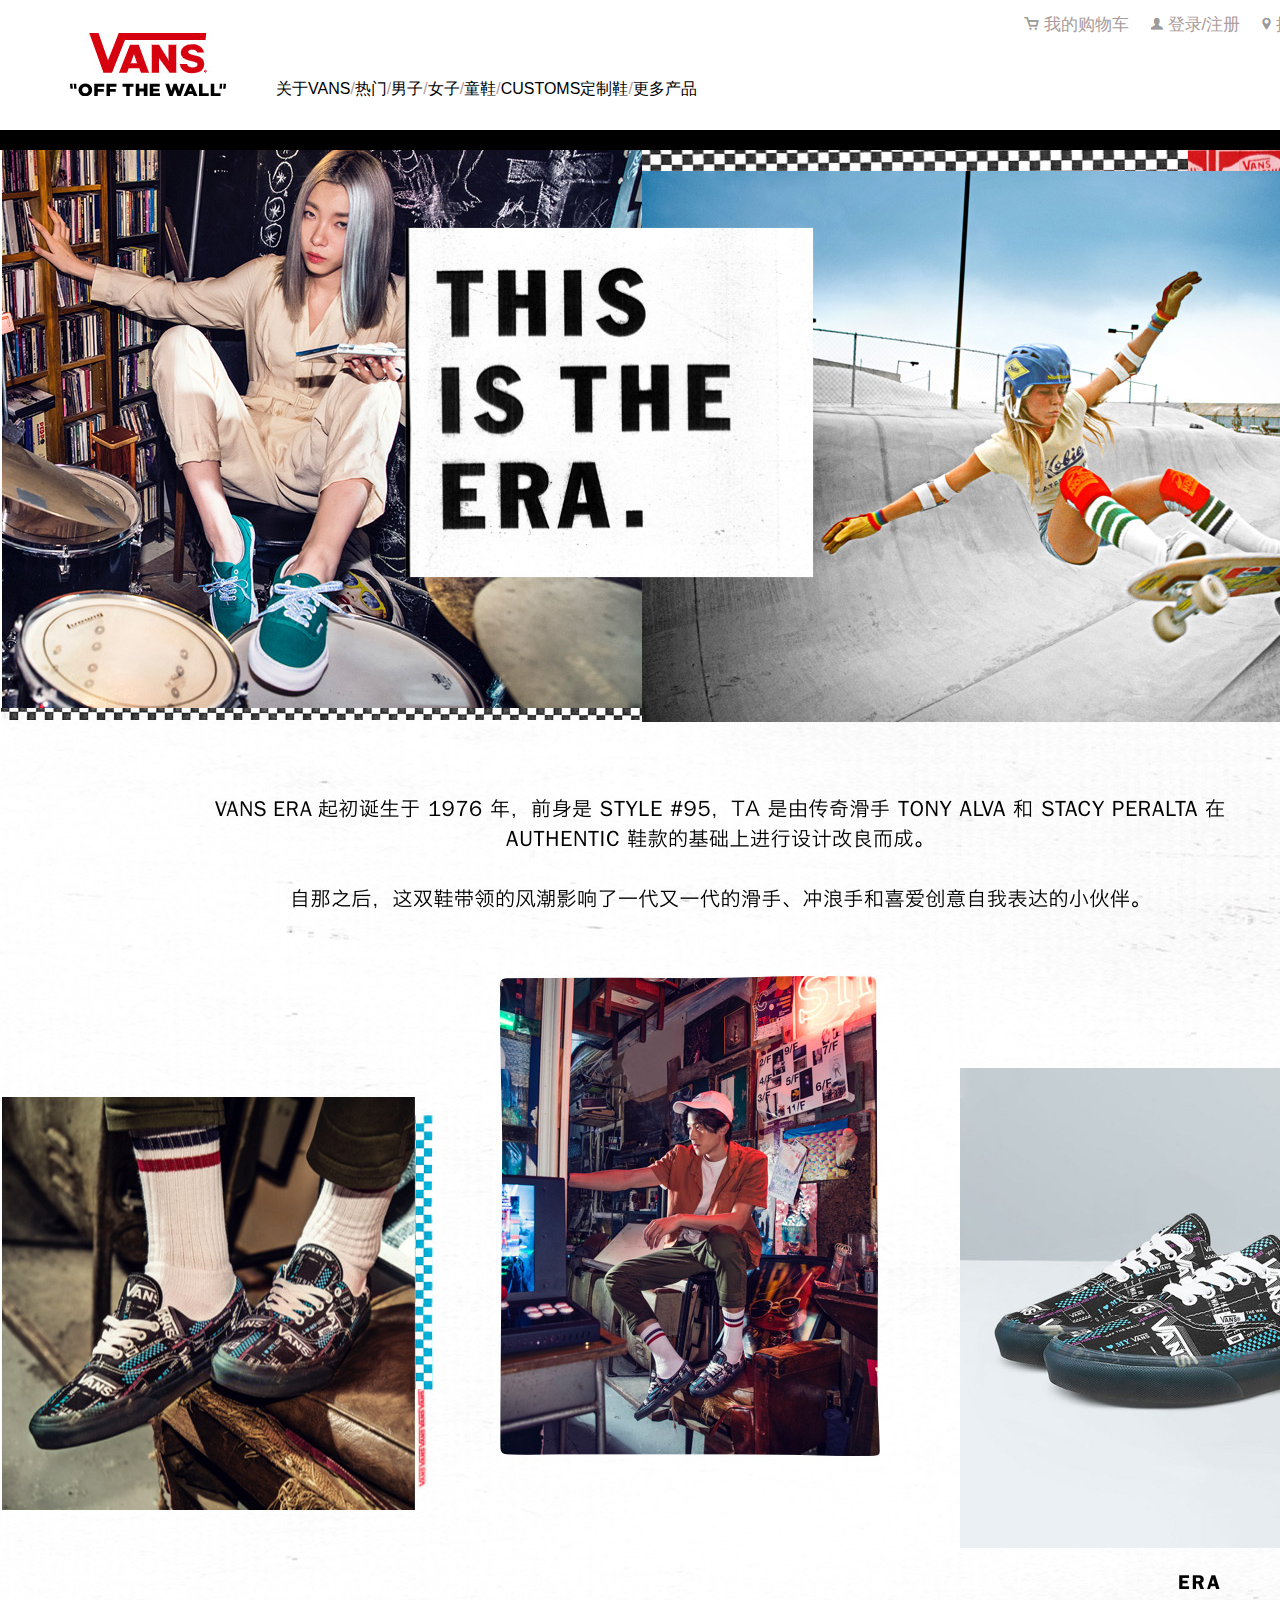
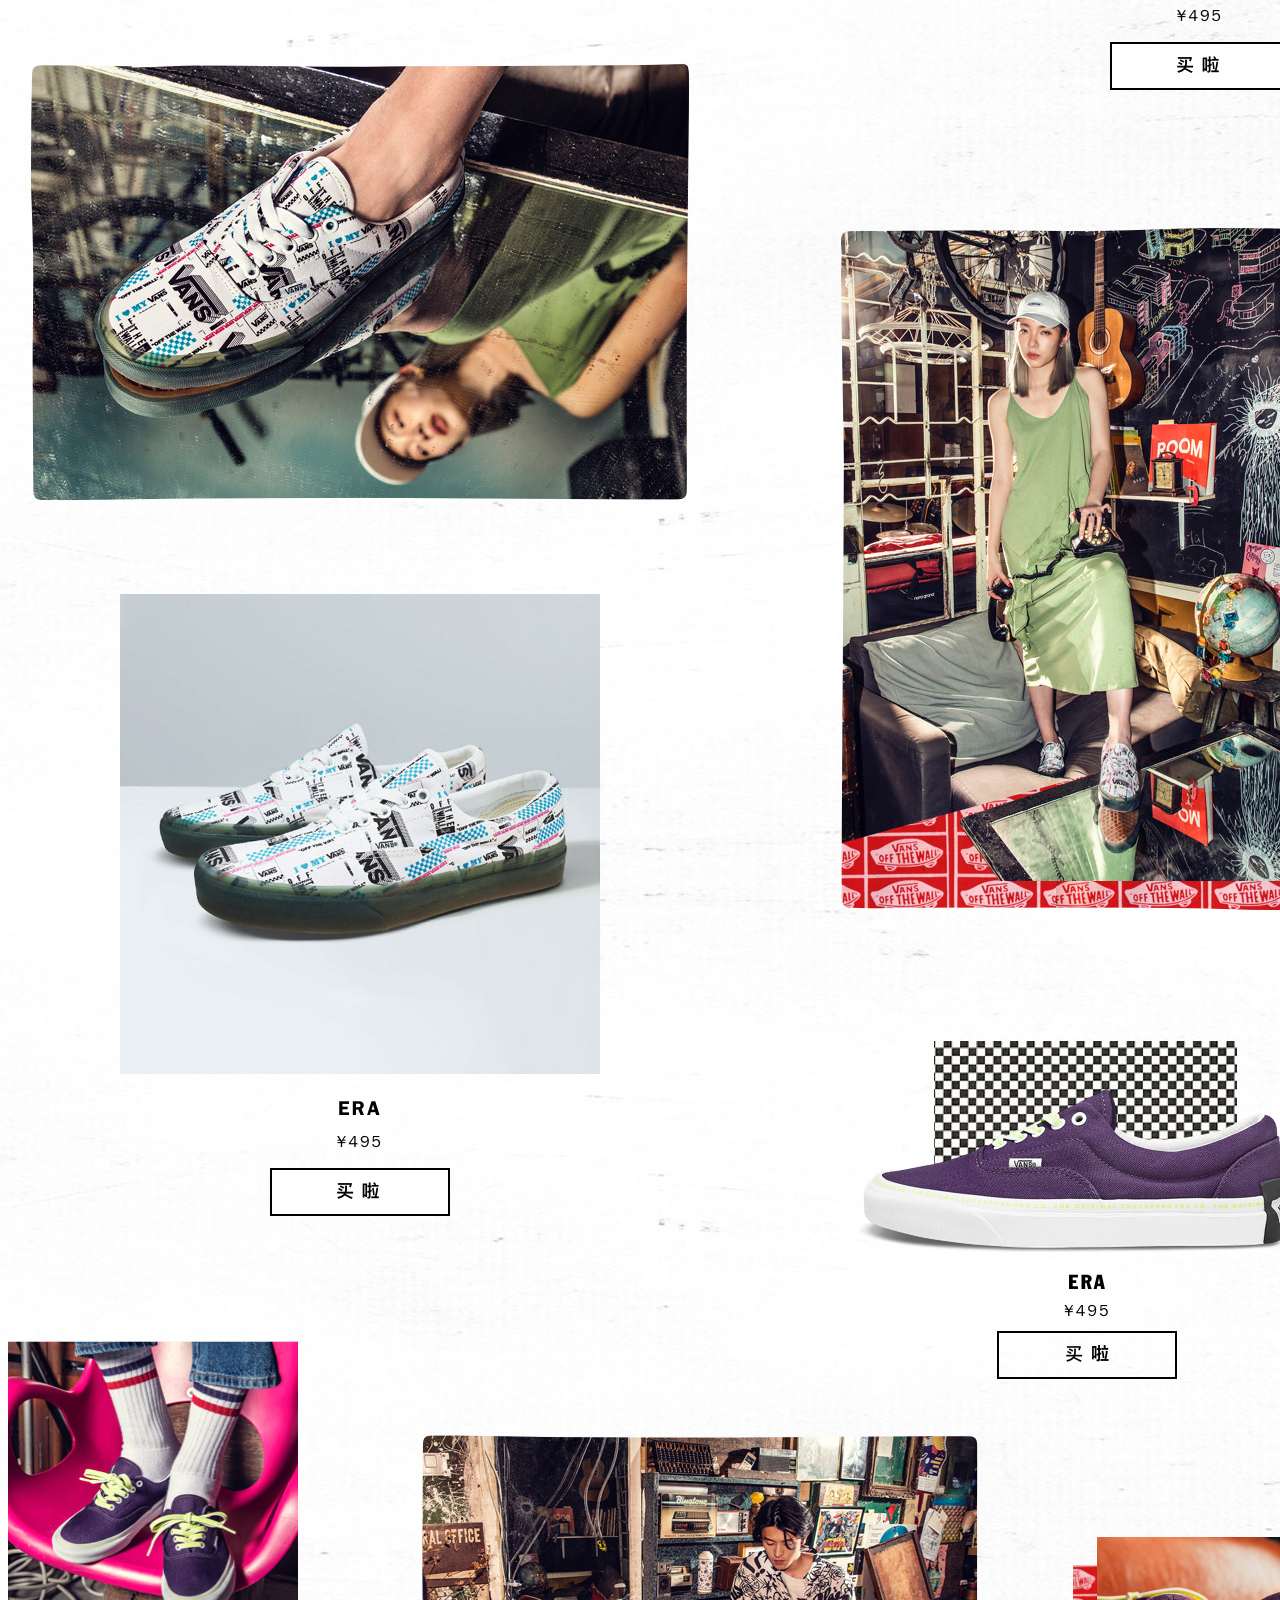
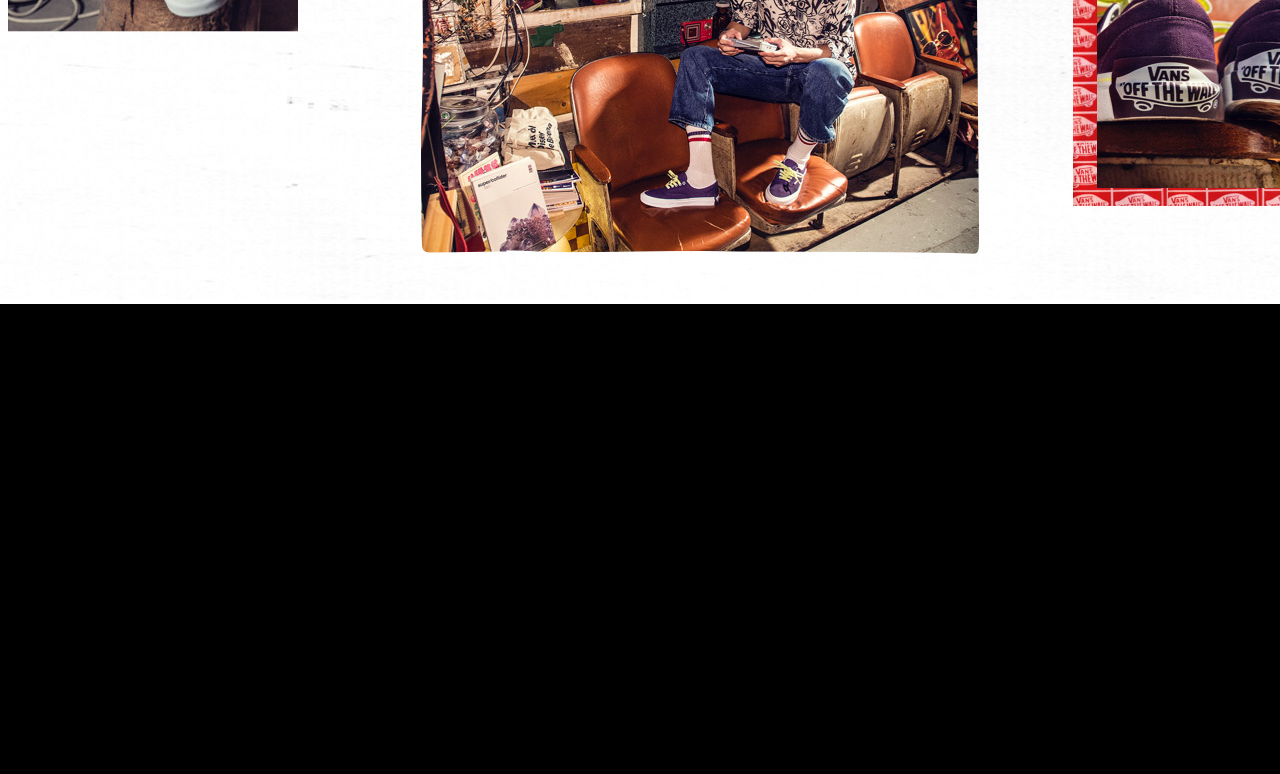
==== cn.com.vans.www/index2.html @ 9ea83f5e "demo" ====
<!DOCTYPE html>
<html lang="en">

<head>
    <meta charset="UTF-8">
    <meta name="viewport" content="width=device-width, initial-scale=1.0">
    <title>vans(仿)</title>
    <link rel="stylesheet" href="./lib/reset/reset.css">
    <link rel="stylesheet" href="./css/common.css">
    <link rel="stylesheet" href="./css/index2.css">
</head>

<body>
    <!-- 顶部 -->
    <div class="title">
        <div class="container clearfix">
            <div class="title-top">
                <div class="title-top-left">
                    <img src="./images/index2.img/vans-logo.jpg" alt="">
                </div>
                <div class="title-top-right">
                    <ul>
                        <li><a href=""><img src="./images/index2.img/gouwuche.png" alt=""> 我的购物车</a></li>
                        <li><a href=""><img src="./images/index2.img/ren.png" alt=""> 登录/注册</a></li>
                        <li><a href=""><img src="./images/index2.img/dingwei.png" alt=""> 搜索店铺</a></li>
                    </ul>
                </div>
                <div class="title-bottom-right">
                    <ul>
                        <li>关于VANS</li>
                        <i>/</i>
                        <li>热门</li>
                        <i>/</i>
                        <li>男子</li>
                        <i>/</i>
                        <li>女子</li>
                        <i>/</i>
                        <li>童鞋</li>
                        <i>/</i>
                        <li>CUSTOMS定制鞋</li>
                        <i>/</i>
                        <li>更多产品</li>
                    </ul>
                </div>
            </div>
        </div>
    </div>
    <!-- 内容 -->
    <div class="content">
        <div class="container clearfix">
            <div class="content-content">
                <i><img src="./images/index2.img/index2.one.jpg" alt=""></i>
            </div>
        </div>
    </div>
    <!-- 底部 -->
    <div class="bottom">
        <div class="container clearfix">
            <div class="bottom-left"></div>
            <div class="bottom-Middle"></div>
            <div class="bottom-right"></div>
        </div>
    </div>

</body>

</html>
---- cn.com.vans.www/css/common.css ----
.clearfix:before,
.clearfix:after {
  content: '';
  display: table;
}

.clearfix:after {
  clear: both;
}

.clearfix {
  *zoom: 1;
}

.container {
  position: relative;
  margin: 0 auto;
  width: 1440px;
}
---- cn.com.vans.www/css/index2.css ----
/* 顶部 */
.title{
    height: 130px;
    background-color: #ffffff;
    border-bottom: 20px solid black;
}
.title-top{
    height: 130px;
    background-color: #ffffff;
}
.title-top-left img{
    float: left;
    margin-top: 33px;
    margin-left: 70px;
}
.title-top-right ul{
    float: right;
    margin-top: 15px;
    margin-right: 74px;
}
.title-top-right ul li{
    float: left;
    margin-right: 22px;
}
.title-top-right ul li a{
    font-size: 17px;
    color: #A89B9B;
}
.title-top-right ul li a:hover{
    color: red;
}
.title-bottom-right{
    float: left;
}
.title-bottom-right ul{
    /* float: right; */
    margin-top: 80px;
    margin-left: 50px;
}
.title-bottom-right ul li,i{
    float: left;

}
.title-bottom-right ul li{
    font-size: 16px;
    color: #000000;
}
.title-bottom-right ul i{
    font-size: 16px;
    color: #B19C9A;
}
/* 内容 */
/* 底部 */
.bottom{
    height: 470px;
    background-color: #000000;
}
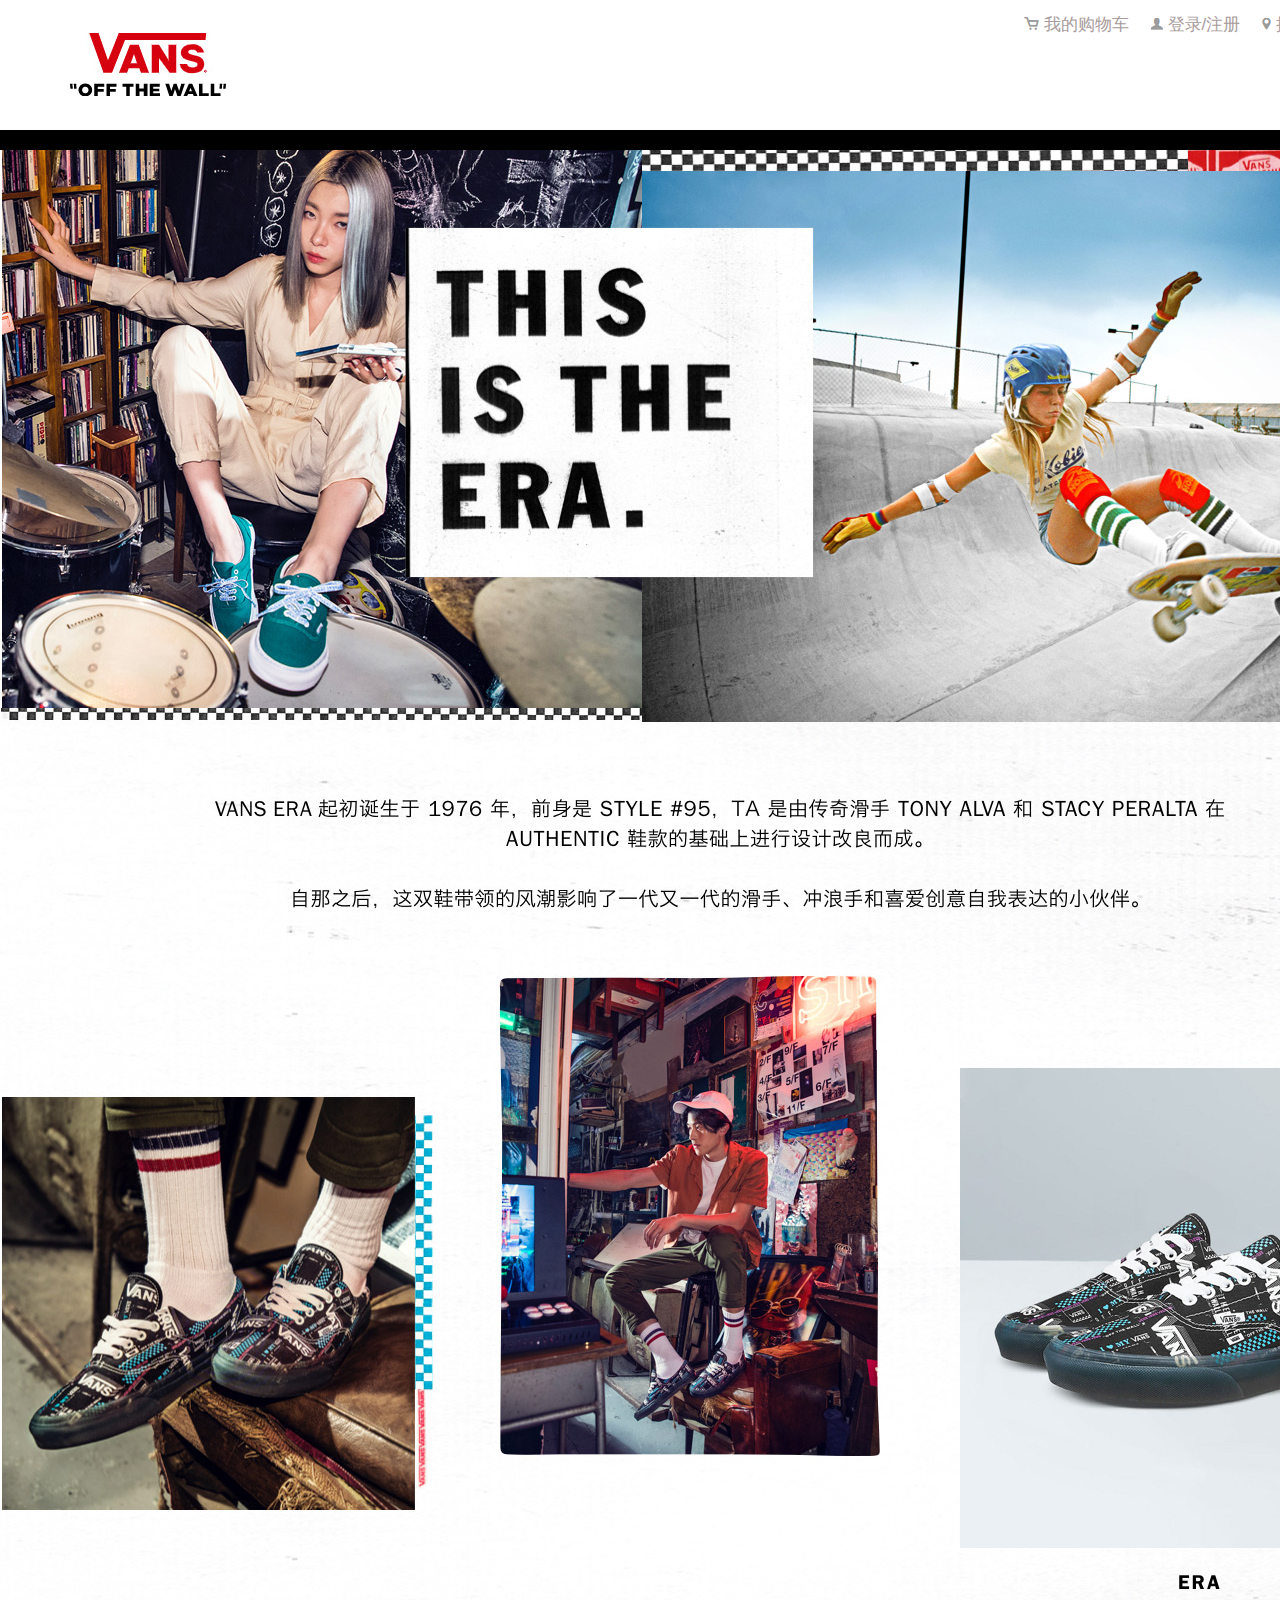
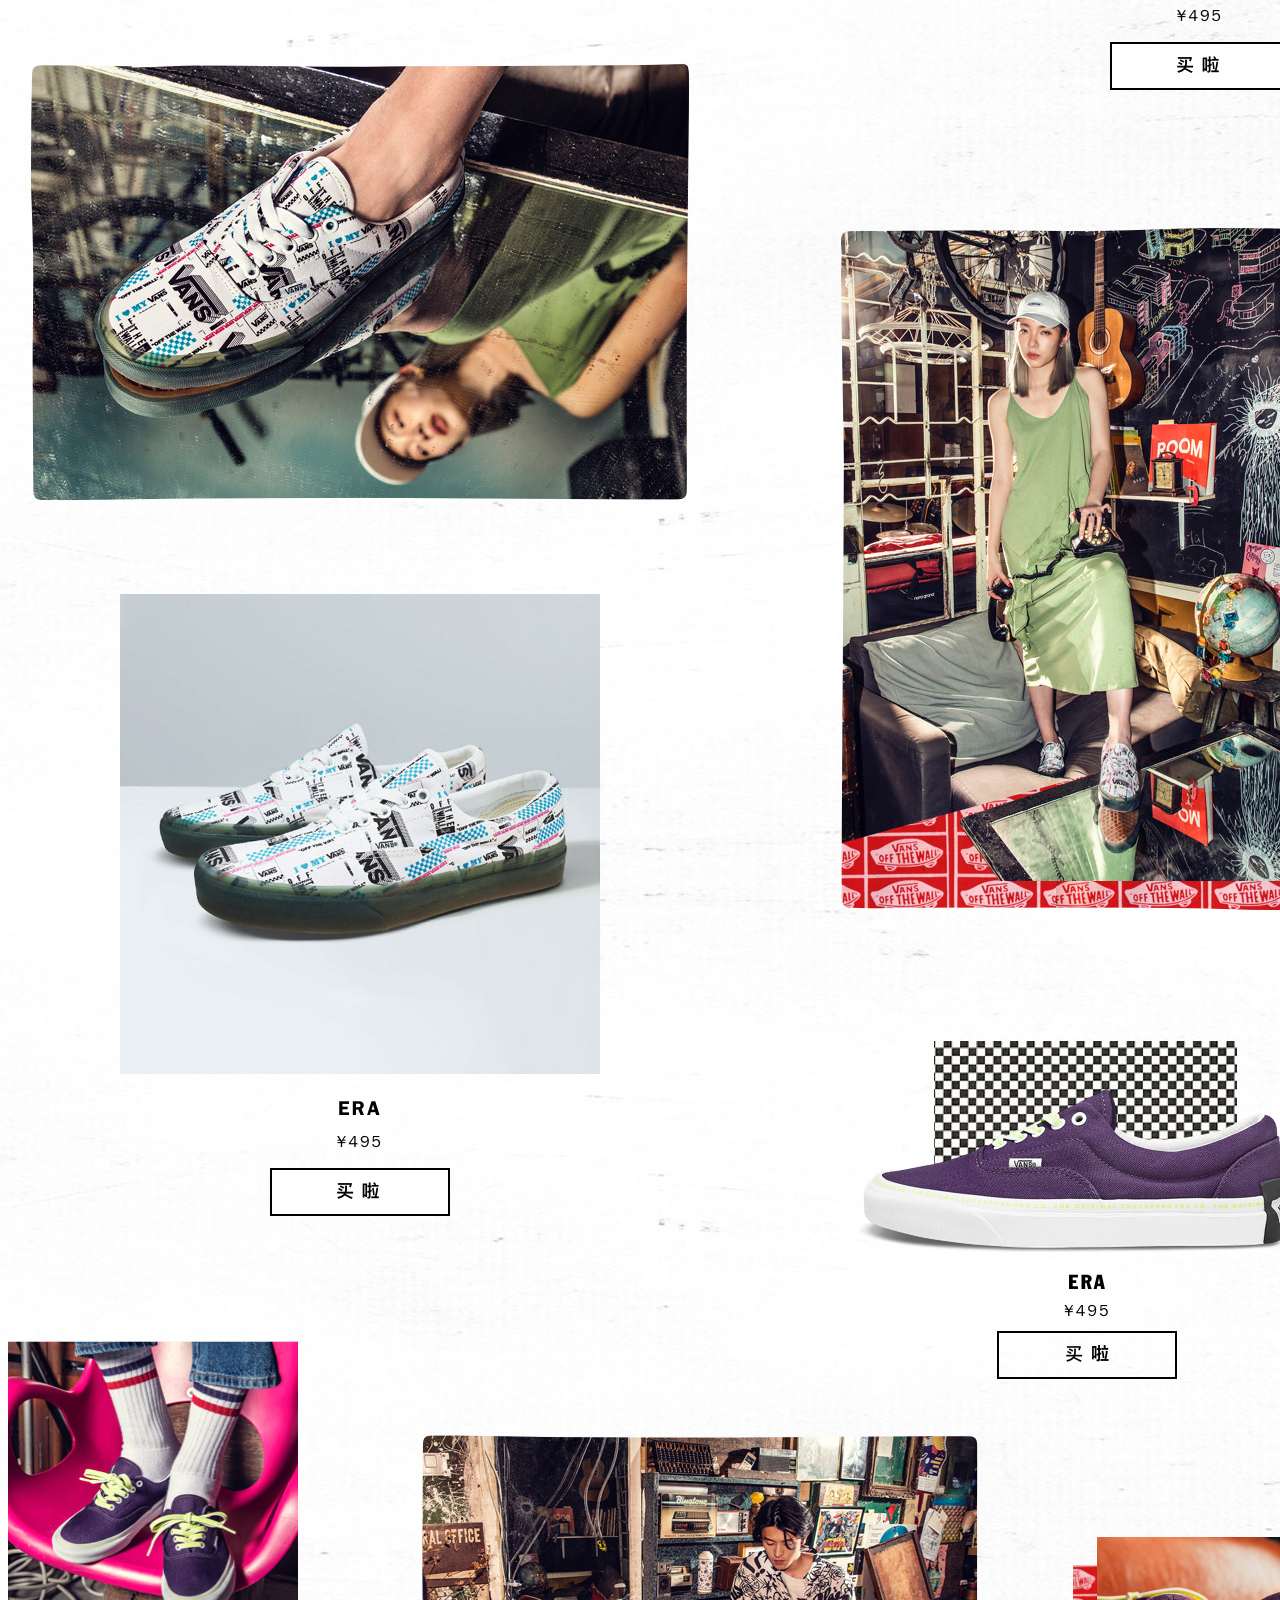
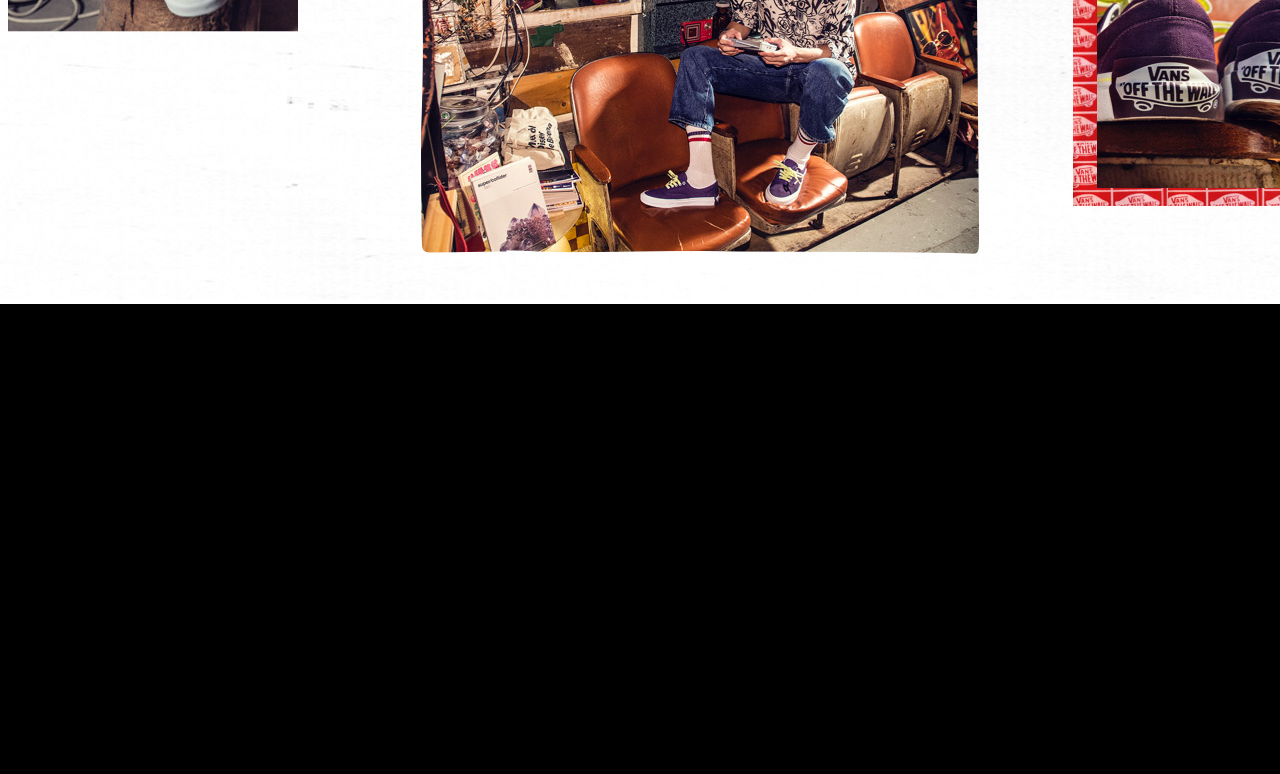
==== commit 959d6739: "demo" ====
--- a/cn.com.vans.www/index2.html
+++ b/cn.com.vans.www/index2.html
@@ -25,7 +25,7 @@
                         <li><a href=""><img src="./images/index2.img/dingwei.png" alt=""> 搜索店铺</a></li>
                     </ul>
                 </div>
-                <div class="title-bottom-right">
+                <!-- <div class="title-bottom-right">
                     <ul>
                         <li>关于VANS</li>
                         <i>/</i>
@@ -41,7 +41,7 @@
                         <i>/</i>
                         <li>更多产品</li>
                     </ul>
-                </div>
+                </div> -->
             </div>
         </div>
     </div>
